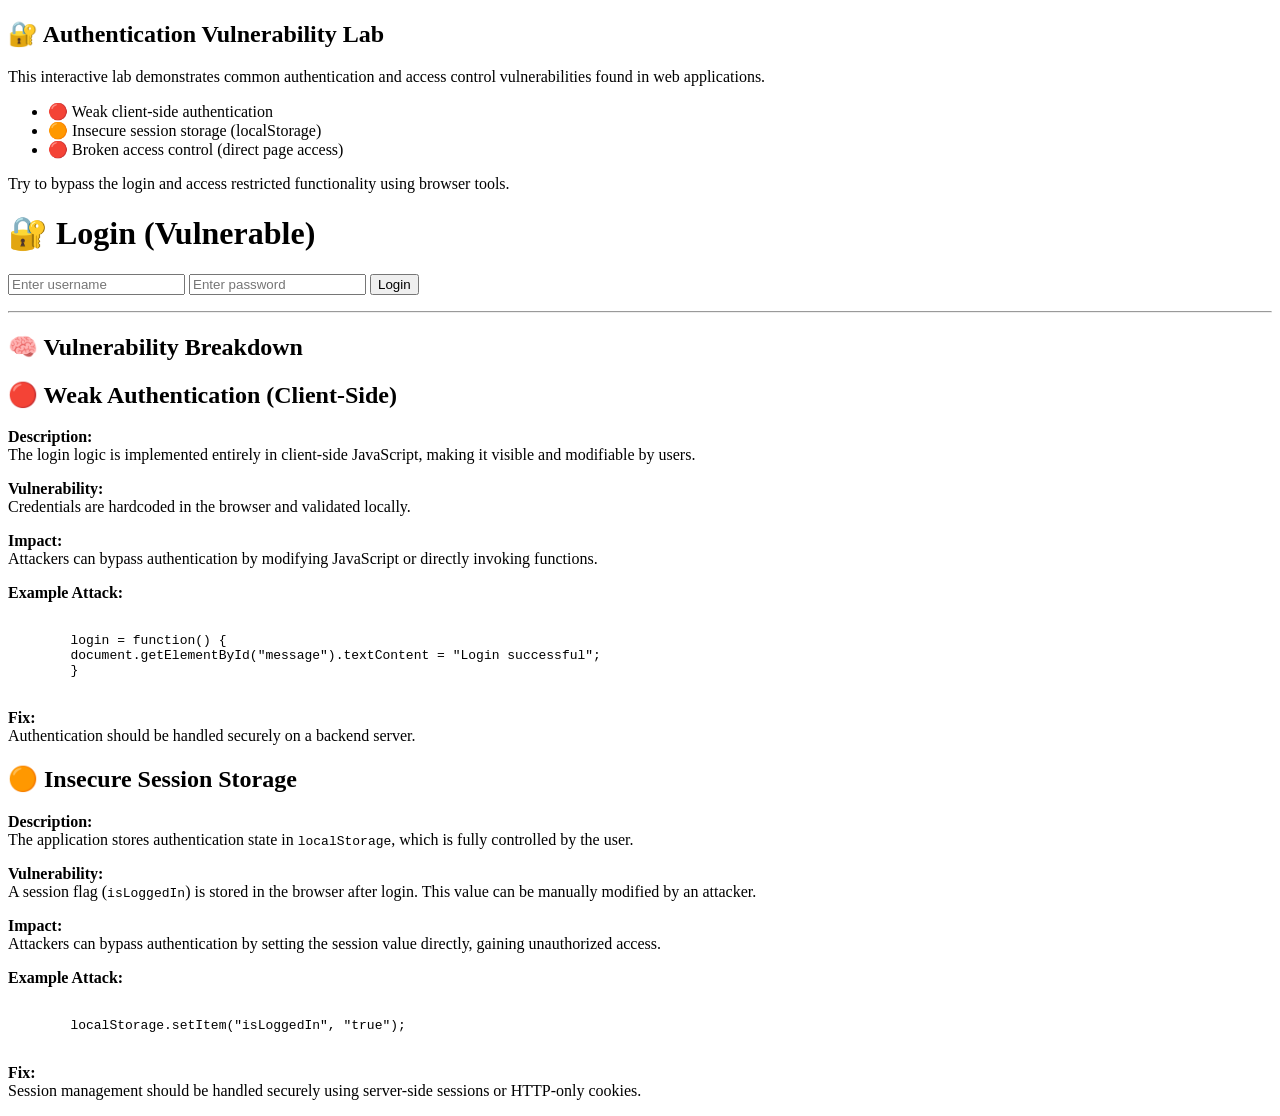
==== projects/auth-lab/index.html @ 325783ef "p4" ====
<!DOCTYPE html>
<html lang="en">
<head>
    <meta charset="UTF-8">
    <title>Auth Lab - Login</title>
</head>
<body>

    <section class="lab-intro">

        <h1>🔐 Authentication Vulnerability Lab</h1>

        <p>
            This interactive lab demonstrates common authentication and access control
            vulnerabilities found in web applications.
        </p>

        <ul>
            <li>🔴 Weak client-side authentication</li>
            <li>🟠 Insecure session storage (localStorage)</li>
            <li>🔴 Broken access control (direct page access)</li>
        </ul>

        <p>
            Try to bypass the login and access restricted functionality using browser tools.
        </p>

    </section>

    <h1>🔐 Login (Vulnerable)</h1>

    <input type="text" id="username" placeholder="Enter username">
    <input type="password" id="password" placeholder="Enter password">

    <button onclick="login()">Login</button>

    <p id="message"></p>

    <hr>
    <h2>🧠 Vulnerability Breakdown</h2>

   <section class="lab-section">

        <h2>🔴 Weak Authentication (Client-Side)</h2>

        <p><strong>Description:</strong><br>
        The login logic is implemented entirely in client-side JavaScript,
        making it visible and modifiable by users.
        </p>

        <p><strong>Vulnerability:</strong><br>
        Credentials are hardcoded in the browser and validated locally.
        </p>

        <p><strong>Impact:</strong><br>
        Attackers can bypass authentication by modifying JavaScript
        or directly invoking functions.
        </p>

        <p><strong>Example Attack:</strong></p>
        <pre><code>
        login = function() {
        document.getElementById("message").textContent = "Login successful";
        }
        </code></pre>

        <p><strong>Fix:</strong><br>
        Authentication should be handled securely on a backend server.
        </p>

    </section>

    <section class="lab-section">

        <h2>🟠 Insecure Session Storage</h2>

        <p><strong>Description:</strong><br>
        The application stores authentication state in <code>localStorage</code>,
        which is fully controlled by the user.
        </p>

        <p><strong>Vulnerability:</strong><br>
        A session flag (<code>isLoggedIn</code>) is stored in the browser after login.
        This value can be manually modified by an attacker.
        </p>

        <p><strong>Impact:</strong><br>
        Attackers can bypass authentication by setting the session value directly,
        gaining unauthorized access.
        </p>

        <p><strong>Example Attack:</strong></p>
        <pre><code>
        localStorage.setItem("isLoggedIn", "true");
        </code></pre>

        <p><strong>Fix:</strong><br>
        Session management should be handled securely using server-side sessions
        or HTTP-only cookies.
        </p>

    </section>

    <script src="js/script.js"></script>
</body>
</html>
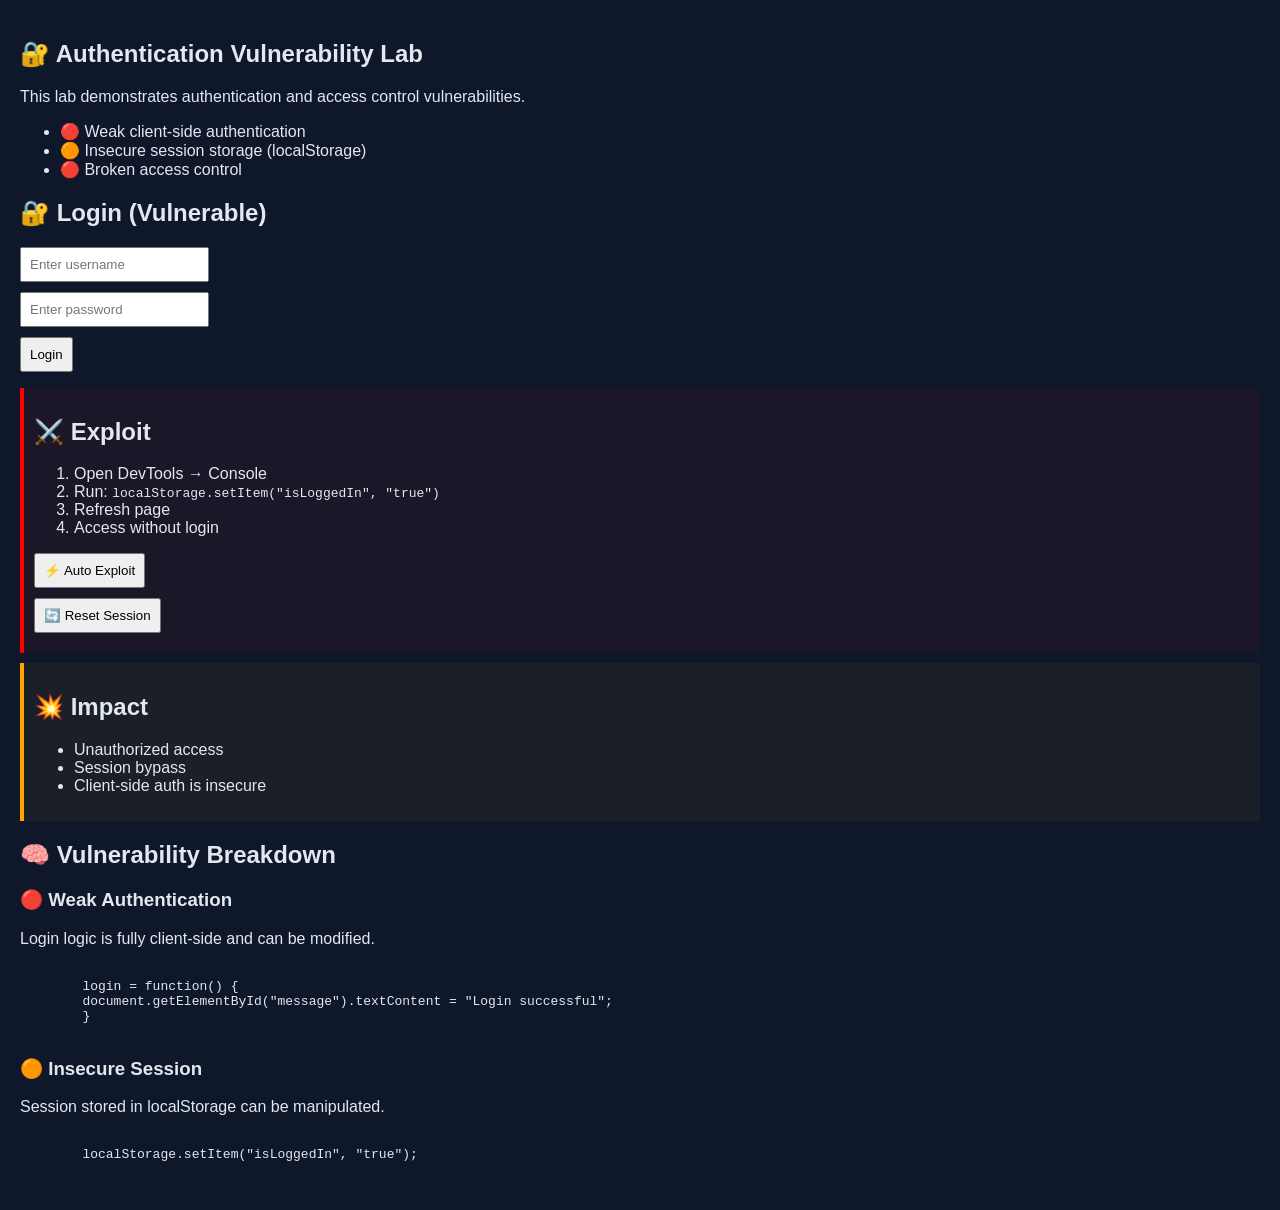
==== commit fbf2a46b: "Mistake" ====
--- a/projects/auth-lab/index.html
+++ b/projects/auth-lab/index.html
@@ -3,104 +3,95 @@
 <head>
     <meta charset="UTF-8">
     <title>Auth Lab - Login</title>
+    <link rel="stylesheet" href="css/style.css">
 </head>
 <body>
 
+    <!-- INTRO -->
     <section class="lab-intro">
-
         <h1>🔐 Authentication Vulnerability Lab</h1>
 
         <p>
-            This interactive lab demonstrates common authentication and access control
-            vulnerabilities found in web applications.
+            This lab demonstrates authentication and access control vulnerabilities.
         </p>
 
         <ul>
             <li>🔴 Weak client-side authentication</li>
             <li>🟠 Insecure session storage (localStorage)</li>
-            <li>🔴 Broken access control (direct page access)</li>
+            <li>🔴 Broken access control</li>
         </ul>
+    </section>
 
-        <p>
-            Try to bypass the login and access restricted functionality using browser tools.
-        </p>
+    <!-- LOGIN SECTION -->
+    <section class="lab-section">
+
+        <h2>🔐 Login (Vulnerable)</h2>
+
+        <input type="text" id="username" placeholder="Enter username">
+        <input type="password" id="password" placeholder="Enter password">
+
+        <button onclick="login()">Login</button>
+
+        <p id="message"></p>
 
     </section>
 
-    <h1>🔐 Login (Vulnerable)</h1>
+    <!-- EXPLOIT SECTION -->
+    <section class="lab-section exploit-box">
 
-    <input type="text" id="username" placeholder="Enter username">
-    <input type="password" id="password" placeholder="Enter password">
+        <h2>⚔️ Exploit</h2>
 
-    <button onclick="login()">Login</button>
+        <ol>
+            <li>Open DevTools → Console</li>
+            <li>Run:
+                <code>localStorage.setItem("isLoggedIn", "true")</code>
+            </li>
+            <li>Refresh page</li>
+            <li>Access without login</li>
+        </ol>
 
-    <p id="message"></p>
+        <button id="autoExploitBtn">⚡ Auto Exploit</button>
+        <button id="resetExploitBtn">🔄 Reset Session</button>
 
-    <hr>
-    <h2>🧠 Vulnerability Breakdown</h2>
+    </section>
 
-   <section class="lab-section">
+    <!-- IMPACT -->
+    <section class="lab-section exploit-impact">
 
-        <h2>🔴 Weak Authentication (Client-Side)</h2>
+        <h2>💥 Impact</h2>
 
-        <p><strong>Description:</strong><br>
-        The login logic is implemented entirely in client-side JavaScript,
-        making it visible and modifiable by users.
-        </p>
+        <ul>
+            <li>Unauthorized access</li>
+            <li>Session bypass</li>
+            <li>Client-side auth is insecure</li>
+        </ul>
 
-        <p><strong>Vulnerability:</strong><br>
-        Credentials are hardcoded in the browser and validated locally.
-        </p>
+    </section>
 
-        <p><strong>Impact:</strong><br>
-        Attackers can bypass authentication by modifying JavaScript
-        or directly invoking functions.
-        </p>
+    <!-- BREAKDOWN -->
+    <section class="lab-section">
 
-        <p><strong>Example Attack:</strong></p>
+        <h2>🧠 Vulnerability Breakdown</h2>
+
+        <h3>🔴 Weak Authentication</h3>
+        <p>Login logic is fully client-side and can be modified.</p>
+
         <pre><code>
         login = function() {
         document.getElementById("message").textContent = "Login successful";
         }
         </code></pre>
 
-        <p><strong>Fix:</strong><br>
-        Authentication should be handled securely on a backend server.
-        </p>
+        <h3>🟠 Insecure Session</h3>
+        <p>Session stored in localStorage can be manipulated.</p>
 
-    </section>
-
-    <section class="lab-section">
-
-        <h2>🟠 Insecure Session Storage</h2>
-
-        <p><strong>Description:</strong><br>
-        The application stores authentication state in <code>localStorage</code>,
-        which is fully controlled by the user.
-        </p>
-
-        <p><strong>Vulnerability:</strong><br>
-        A session flag (<code>isLoggedIn</code>) is stored in the browser after login.
-        This value can be manually modified by an attacker.
-        </p>
-
-        <p><strong>Impact:</strong><br>
-        Attackers can bypass authentication by setting the session value directly,
-        gaining unauthorized access.
-        </p>
-
-        <p><strong>Example Attack:</strong></p>
         <pre><code>
         localStorage.setItem("isLoggedIn", "true");
         </code></pre>
 
-        <p><strong>Fix:</strong><br>
-        Session management should be handled securely using server-side sessions
-        or HTTP-only cookies.
-        </p>
-
     </section>
 
     <script src="js/script.js"></script>
+
 </body>
 </html>
--- a/projects/auth-lab/css/style.css
+++ b/projects/auth-lab/css/style.css
@@ -0,0 +1,28 @@
+body {
+    font-family: Arial, sans-serif;
+    padding: 20px;
+    margin: 0;
+    background-color: #0f172a;
+    color: #e2e8f0;
+    overflow-x: hidden;
+}
+
+input, button {
+    display: block;
+    margin: 10px 0;
+    padding: 8px;
+}
+
+.exploit-box {
+    border-left: 4px solid red;
+    padding: 10px;
+    margin-top: 15px;
+    background: rgba(255, 0, 0, 0.05);
+}
+
+.exploit-impact {
+    border-left: 4px solid orange;
+    padding: 10px;
+    margin-top: 10px;
+    background: rgba(255, 165, 0, 0.05);
+}
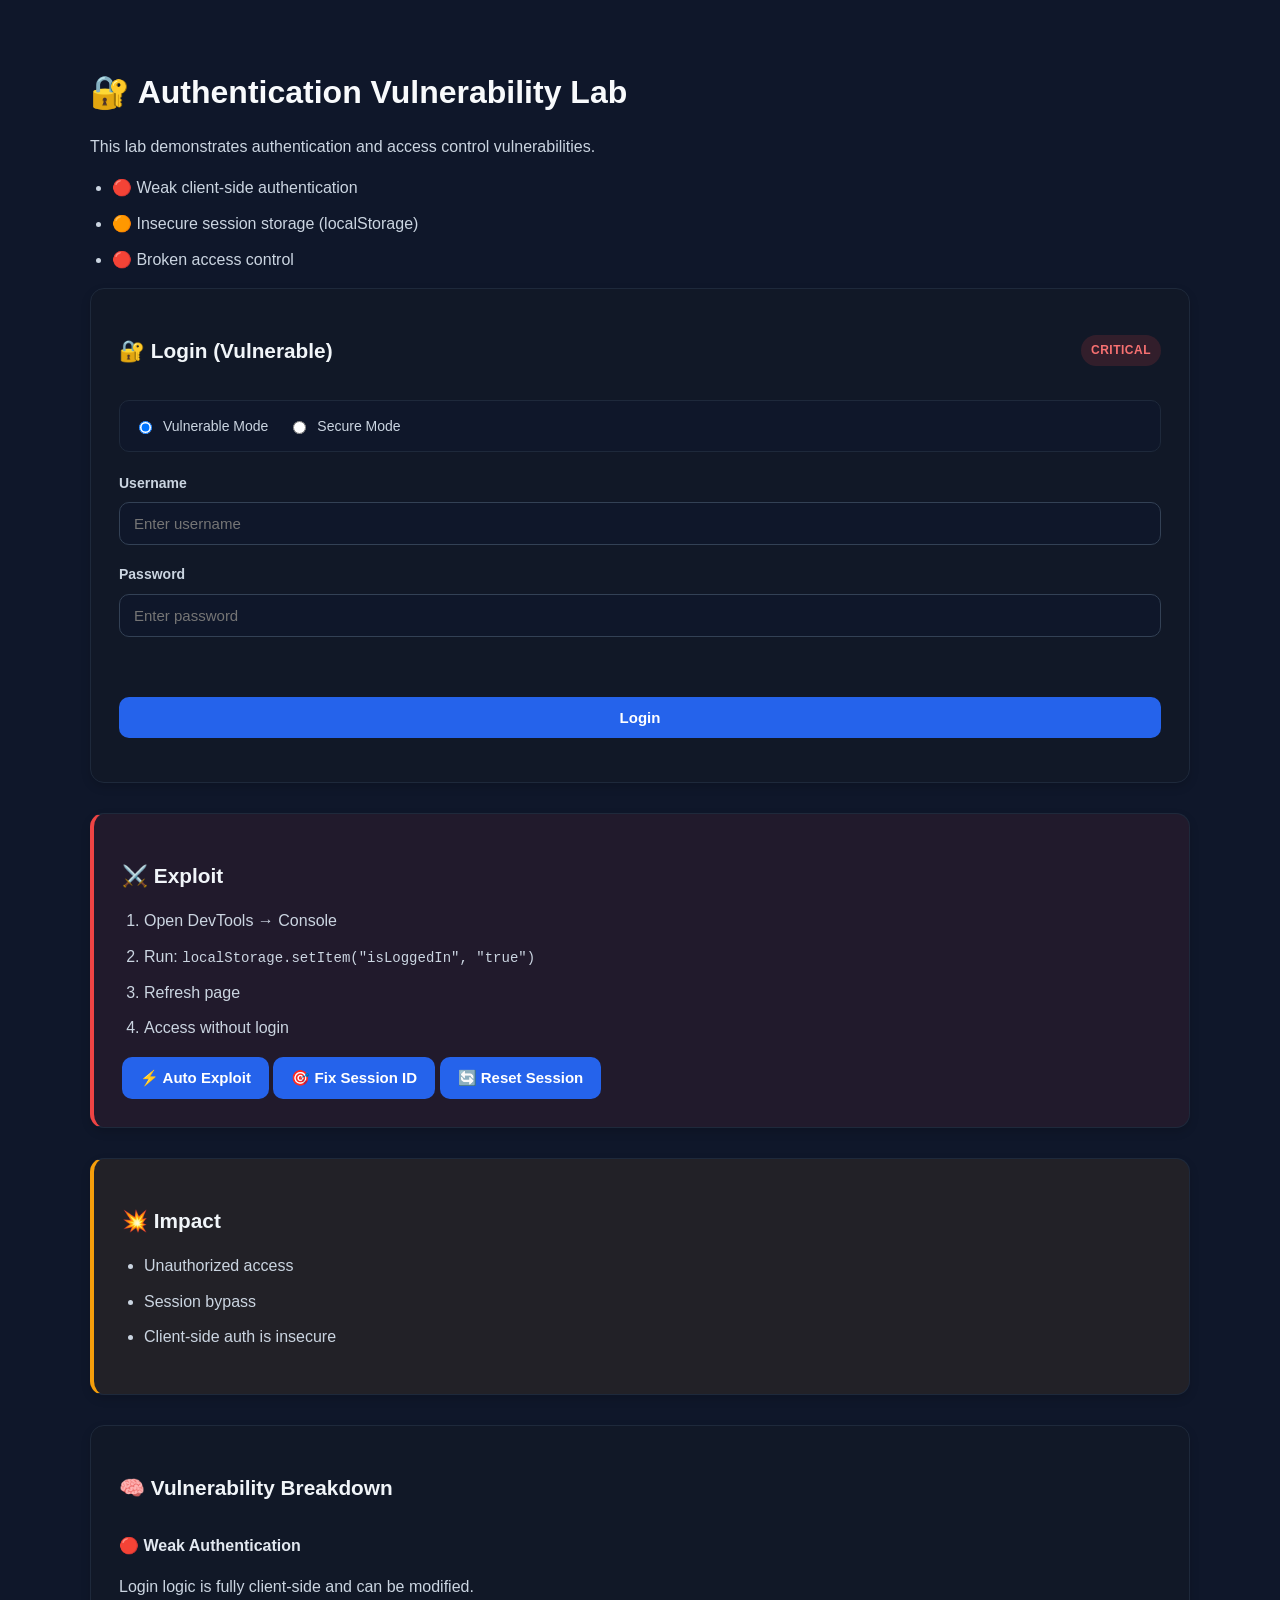
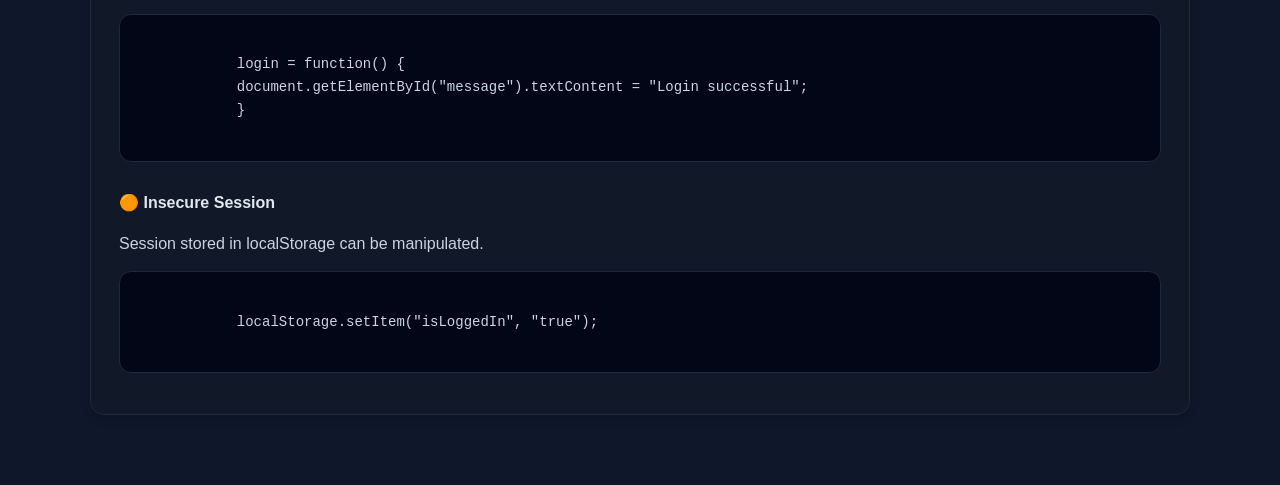
==== commit 9e2eee18: "auth-lab" ====
--- a/projects/auth-lab/index.html
+++ b/projects/auth-lab/index.html
@@ -6,92 +6,154 @@
     <link rel="stylesheet" href="css/style.css">
 </head>
 <body>
+    <div class="page-container">
 
-    <!-- INTRO -->
-    <section class="lab-intro">
-        <h1>🔐 Authentication Vulnerability Lab</h1>
+        <!-- INTRO -->
+        <section class="lab-intro">
+            <h1>🔐 Authentication Vulnerability Lab</h1>
 
-        <p>
-            This lab demonstrates authentication and access control vulnerabilities.
-        </p>
+            <p>
+                This lab demonstrates authentication and access control vulnerabilities.
+            </p>
 
-        <ul>
-            <li>🔴 Weak client-side authentication</li>
-            <li>🟠 Insecure session storage (localStorage)</li>
-            <li>🔴 Broken access control</li>
-        </ul>
-    </section>
+            <ul>
+                <li>🔴 Weak client-side authentication</li>
+                <li>🟠 Insecure session storage (localStorage)</li>
+                <li>🔴 Broken access control</li>
+            </ul>
+        </section>
 
-    <!-- LOGIN SECTION -->
-    <section class="lab-section">
+        <!--Login-->
+        <section class="lab-section auth-card">
 
-        <h2>🔐 Login (Vulnerable)</h2>
+            <div class="section-header">
+                <h2>🔐 Login (Vulnerable)</h2>
 
-        <input type="text" id="username" placeholder="Enter username">
-        <input type="password" id="password" placeholder="Enter password">
+                <span class="severity-badge critical">
+                    Critical
+                </span>
+            </div>
 
-        <button onclick="login()">Login</button>
+            <div class="security-mode-selector">
 
-        <p id="message"></p>
+                <label>
+                    <input
+                        type="radio"
+                        name="sessionMode"
+                        value="vulnerable"
+                        checked
+                    >
+                    Vulnerable Mode
+                </label>
 
-    </section>
+                <label>
+                    <input
+                        type="radio"
+                        name="sessionMode"
+                        value="secure"
+                    >
+                    Secure Mode
+                </label>
 
-    <!-- EXPLOIT SECTION -->
-    <section class="lab-section exploit-box">
+            </div>
 
-        <h2>⚔️ Exploit</h2>
+            <form id="loginForm" class="auth-form">
 
-        <ol>
-            <li>Open DevTools → Console</li>
-            <li>Run:
-                <code>localStorage.setItem("isLoggedIn", "true")</code>
-            </li>
-            <li>Refresh page</li>
-            <li>Access without login</li>
-        </ol>
+                <div class="form-group">
+                    <label for="username">Username</label>
 
-        <button id="autoExploitBtn">⚡ Auto Exploit</button>
-        <button id="resetExploitBtn">🔄 Reset Session</button>
+                    <input
+                        type="text"
+                        id="username"
+                        name="username"
+                        placeholder="Enter username"
+                        autocomplete="off"
+                    >
+                </div>
 
-    </section>
+                <div class="form-group">
+                    <label for="password">Password</label>
 
-    <!-- IMPACT -->
-    <section class="lab-section exploit-impact">
+                    <input
+                        type="password"
+                        id="password"
+                        name="password"
+                        placeholder="Enter password"
+                    >
 
-        <h2>💥 Impact</h2>
+                    <div id="passwordStrength"></div>
 
-        <ul>
-            <li>Unauthorized access</li>
-            <li>Session bypass</li>
-            <li>Client-side auth is insecure</li>
-        </ul>
+                    <ul id="passwordFeedback"></ul>
+                </div>
 
-    </section>
+                <button type="submit">
+                    Login
+                </button>
 
-    <!-- BREAKDOWN -->
-    <section class="lab-section">
+            </form>
 
-        <h2>🧠 Vulnerability Breakdown</h2>
+            <p id="message" class="status-message"></p>
 
-        <h3>🔴 Weak Authentication</h3>
-        <p>Login logic is fully client-side and can be modified.</p>
+        </section>
+        
+        <!-- EXPLOIT SECTION -->
+        <section class="lab-section exploit-box">
 
-        <pre><code>
-        login = function() {
-        document.getElementById("message").textContent = "Login successful";
-        }
-        </code></pre>
+            <h2>⚔️ Exploit</h2>
 
-        <h3>🟠 Insecure Session</h3>
-        <p>Session stored in localStorage can be manipulated.</p>
+            <ol>
+                <li>Open DevTools → Console</li>
+                <li>Run:
+                    <code>localStorage.setItem("isLoggedIn", "true")</code>
+                </li>
+                <li>Refresh page</li>
+                <li>Access without login</li>
+            </ol>
 
-        <pre><code>
-        localStorage.setItem("isLoggedIn", "true");
-        </code></pre>
+            <button id="autoExploitBtn">⚡ Auto Exploit</button>
+            <button id="fixateSessionBtn">🎯 Fix Session ID</button>
+            <button id="resetExploitBtn">🔄 Reset Session</button>
 
-    </section>
+        </section>
 
-    <script src="js/script.js"></script>
+        <!-- IMPACT -->
+        <section class="lab-section exploit-impact">
 
+            <h2>💥 Impact</h2>
+
+            <ul>
+                <li>Unauthorized access</li>
+                <li>Session bypass</li>
+                <li>Client-side auth is insecure</li>
+            </ul>
+
+        </section>
+
+        <!-- BREAKDOWN -->
+        <section class="lab-section">
+
+            <h2>🧠 Vulnerability Breakdown</h2>
+
+            <h3>🔴 Weak Authentication</h3>
+            <p>Login logic is fully client-side and can be modified.</p>
+
+            <pre><code>
+            login = function() {
+            document.getElementById("message").textContent = "Login successful";
+            }
+            </code></pre>
+
+            <h3>🟠 Insecure Session</h3>
+            <p>Session stored in localStorage can be manipulated.</p>
+
+            <pre><code>
+            localStorage.setItem("isLoggedIn", "true");
+            </code></pre>
+
+        </section>
+
+        <script type="module" src="./js/auth/app.js"></script>
+
+    </div>
 </body>
 </html>
--- a/projects/auth-lab/css/style.css
+++ b/projects/auth-lab/css/style.css
@@ -1,28 +1,297 @@
 body {
     font-family: Arial, sans-serif;
-    padding: 20px;
     margin: 0;
+    padding: 40px 20px;
     background-color: #0f172a;
     color: #e2e8f0;
     overflow-x: hidden;
-}
-
-input, button {
-    display: block;
-    margin: 10px 0;
-    padding: 8px;
-}
-
+    line-height: 1.6;
+}
+
+/* ==========================
+   MAIN LAYOUT
+========================== */
+.page-container {
+    width: 100%;
+    max-width: 1100px;
+    margin: 0 auto;
+}
+
+/* ==========================
+   REUSABLE SECTION CARD
+========================== */
+.lab-section {
+    background: #111827;
+    border: 1px solid #1e293b;
+    border-radius: 14px;
+    padding: 28px;
+    margin-bottom: 30px;
+    box-shadow: 0 4px 10px rgba(0, 0, 0, 0.15);
+}
+
+/* ==========================
+   EXPLOIT PANELS
+========================== */
 .exploit-box {
-    border-left: 4px solid red;
-    padding: 10px;
-    margin-top: 15px;
-    background: rgba(255, 0, 0, 0.05);
+    border-left: 4px solid #ef4444;
+    background: rgba(239, 68, 68, 0.08);
 }
 
 .exploit-impact {
-    border-left: 4px solid orange;
-    padding: 10px;
+    border-left: 4px solid #f59e0b;
+    background: rgba(245, 158, 11, 0.08);
+}
+
+/* ==========================
+   AUTH FORM
+========================== */
+.auth-form {
+    display: flex;
+    flex-direction: column;
+    gap: 18px;
+    margin-top: 20px;
+}
+
+/* ==========================
+   FORM GROUP
+========================== */
+.form-group {
+    display: flex;
+    flex-direction: column;
+    gap: 8px;
+}
+
+.form-group label {
+    font-size: 14px;
+    font-weight: 600;
+    color: #cbd5e1;
+}
+
+/* ==========================
+   INPUTS
+========================== */
+.auth-form input {
+    width: 100%;
+    padding: 12px 14px;
+    border-radius: 10px;
+    border: 1px solid #334155;
+    background: #0f172a;
+    color: #e2e8f0;
+    font-size: 15px;
+    box-sizing: border-box;
+}
+
+.auth-form input:focus {
+    outline: none;
+    border-color: #3b82f6;
+}
+
+/* ==========================
+   BUTTONS
+========================== */
+.auth-form button,
+button {
+    padding: 12px 18px;
+    border: none;
+    border-radius: 10px;
+    background: #2563eb;
+    color: white;
+    font-size: 15px;
+    font-weight: 600;
+    cursor: pointer;
+    transition: background 0.2s ease;
+}
+
+.auth-form button:hover,
+button:hover {
+    background: #1d4ed8;
+}
+
+/* ==========================
+   TYPOGRAPHY
+========================== */
+h1 {
+    font-size: 2rem;
+    margin-bottom: 12px;
+    color: #f8fafc;
+}
+
+h2 {
+    font-size: 1.3rem;
+    margin-bottom: 16px;
+    color: #f1f5f9;
+}
+
+h3 {
+    font-size: 1rem;
+    margin-bottom: 10px;
+    color: #e2e8f0;
+}
+
+p {
+    color: #cbd5e1;
+}
+
+/* ==========================
+   LIST STYLING
+========================== */
+ul,
+ol {
+    padding-left: 22px;
+    margin-top: 12px;
+}
+
+li {
+    margin-bottom: 10px;
+    color: #cbd5e1;
+}
+
+/* ==========================
+   CONTENT SPACING
+========================== */
+.lab-section p {
+    margin-bottom: 14px;
+}
+
+.lab-section h3 {
+    margin-top: 28px;
+}
+
+/* ==========================
+   SECTION HEADER
+========================== */
+.section-header {
+    display: flex;
+    align-items: center;
+    justify-content: space-between;
+    gap: 12px;
+    margin-bottom: 16px;
+}
+
+/* ==========================
+   SECURITY MODE SELECTOR
+========================== */
+.security-mode-selector {
+    display: flex;
+    gap: 20px;
+    margin-bottom: 20px;
+    padding: 14px;
+    border-radius: 10px;
+    background: #0f172a;
+    border: 1px solid #1e293b;
+}
+
+.security-mode-selector label {
+    display: flex;
+    align-items: center;
+    gap: 8px;
+    font-size: 14px;
+    color: #cbd5e1;
+}
+
+/* ==========================
+   SEVERITY BADGES
+========================== */
+.severity-badge {
+    display: inline-flex;
+    align-items: center;
+    padding: 6px 10px;
+    border-radius: 999px;
+    font-size: 12px;
+    font-weight: 700;
+    text-transform: uppercase;
+    letter-spacing: 0.5px;
+}
+
+.severity-badge.critical {
+    background: rgba(239, 68, 68, 0.15);
+    color: #f87171;
+}
+
+.severity-badge.high {
+    background: rgba(245, 158, 11, 0.15);
+    color: #fbbf24;
+}
+
+.severity-badge.medium {
+    background: rgba(59, 130, 246, 0.15);
+    color: #60a5fa;
+}
+
+.severity-badge.low {
+    background: rgba(34, 197, 94, 0.15);
+    color: #4ade80;
+}
+
+/* ==========================
+   STATUS MESSAGE
+========================== */
+.status-message {
+    margin-top: 16px;
+    font-weight: 600;
+}
+
+/* ==========================
+   CODE BLOCKS
+========================== */
+pre {
+    background: #020617;
+    border: 1px solid #1e293b;
+    border-radius: 12px;
+    padding: 16px;
+    overflow-x: auto;
+    margin-top: 14px;
+}
+
+code {
+    font-family: monospace;
+    color: #cbd5e1;
+    font-size: 14px;
+}
+
+/* ==========================
+   ALERTS
+========================== */
+.alert-warning {
+    background: rgba(239, 68, 68, 0.08);
+    border: 1px solid rgba(239, 68, 68, 0.25);
+    color: #fca5a5;
+    padding: 14px 16px;
+    border-radius: 10px;
+    margin: 18px 0;
+    font-weight: 600;
+}
+
+/* ==========================
+   PASSWORD STRENGTH
+========================== */
+.password-strength {
     margin-top: 10px;
-    background: rgba(255, 165, 0, 0.05);
+    font-weight: 700;
+    font-size: 14px;
+}
+
+.password-strength.weak {
+    color: #ef4444;
+}
+
+.password-strength.medium {
+    color: #f59e0b;
+}
+
+.password-strength.strong {
+    color: #22c55e;
+}
+
+/* ==========================
+   PASSWORD FEEDBACK
+========================== */
+#passwordFeedback {
+    margin-top: 10px;
+    padding-left: 18px;
+}
+
+#passwordFeedback li {
+    font-size: 14px;
+    color: #94a3b8;
 }
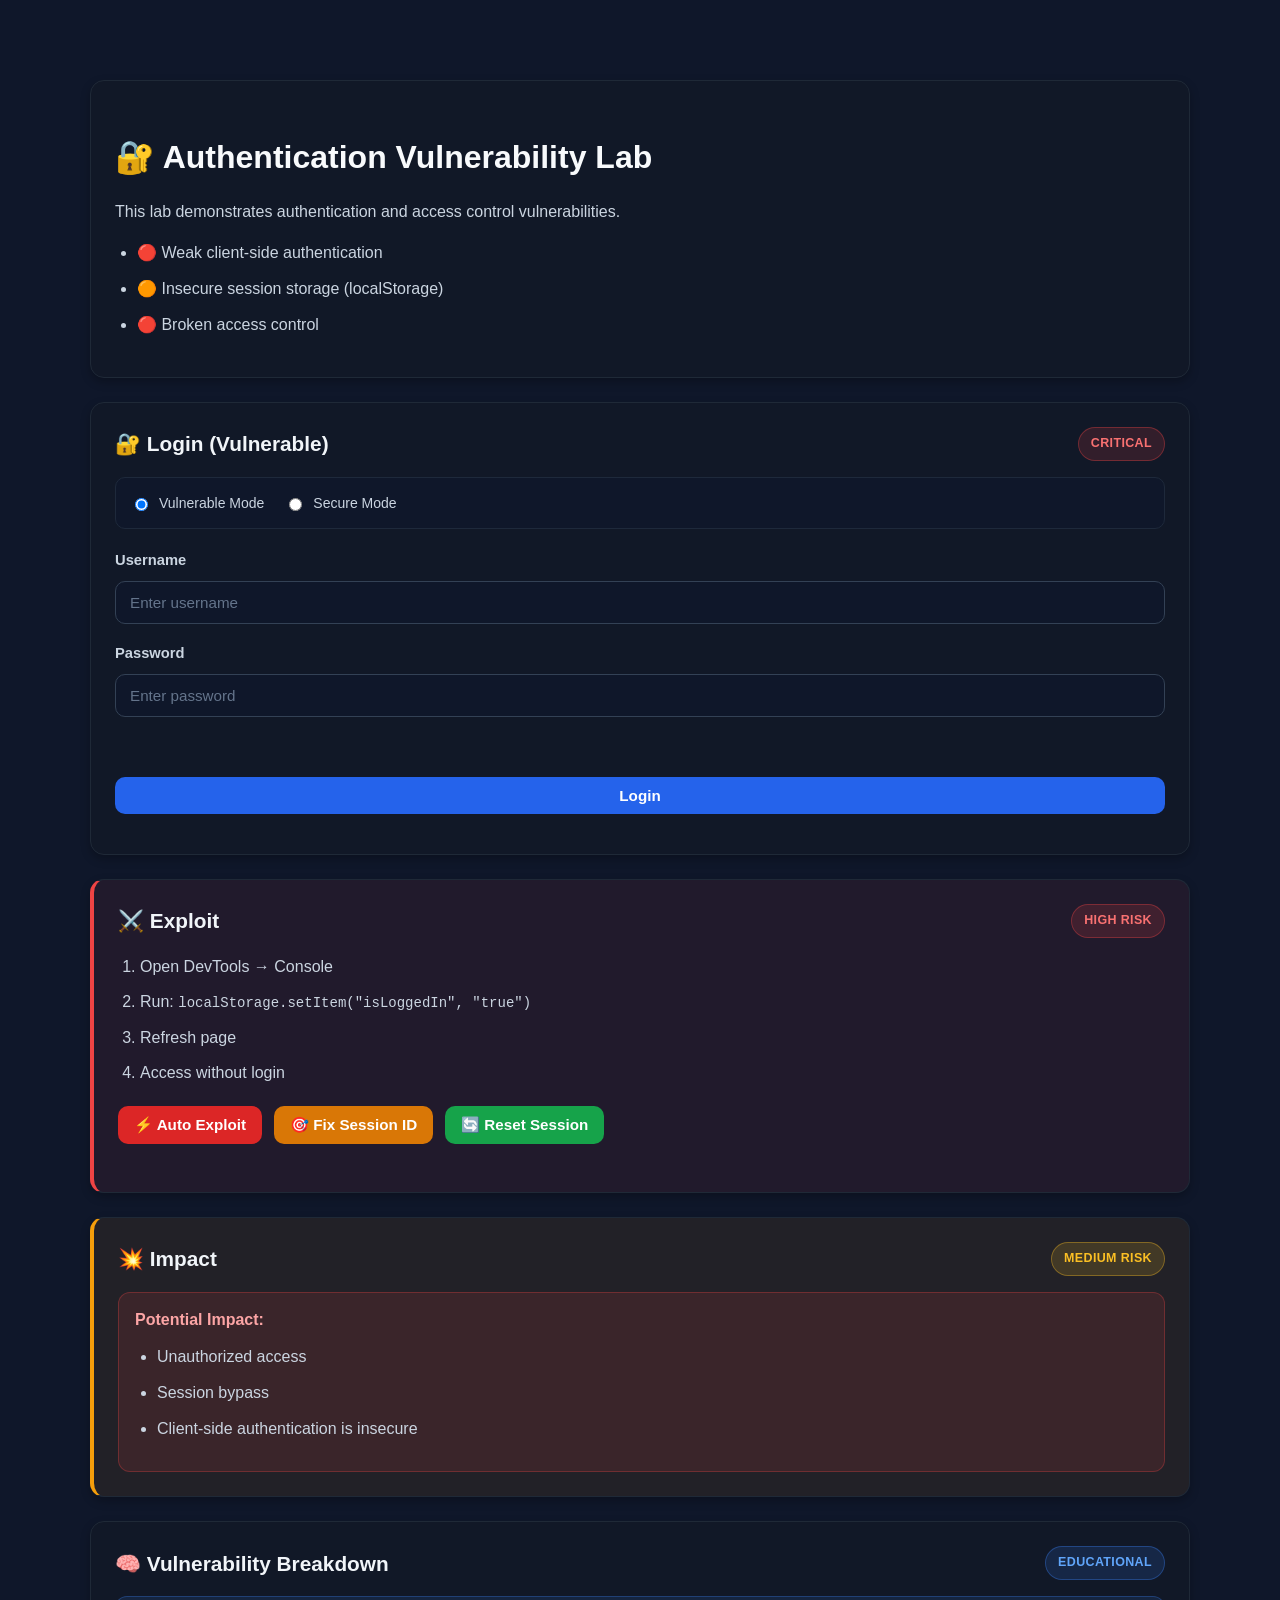
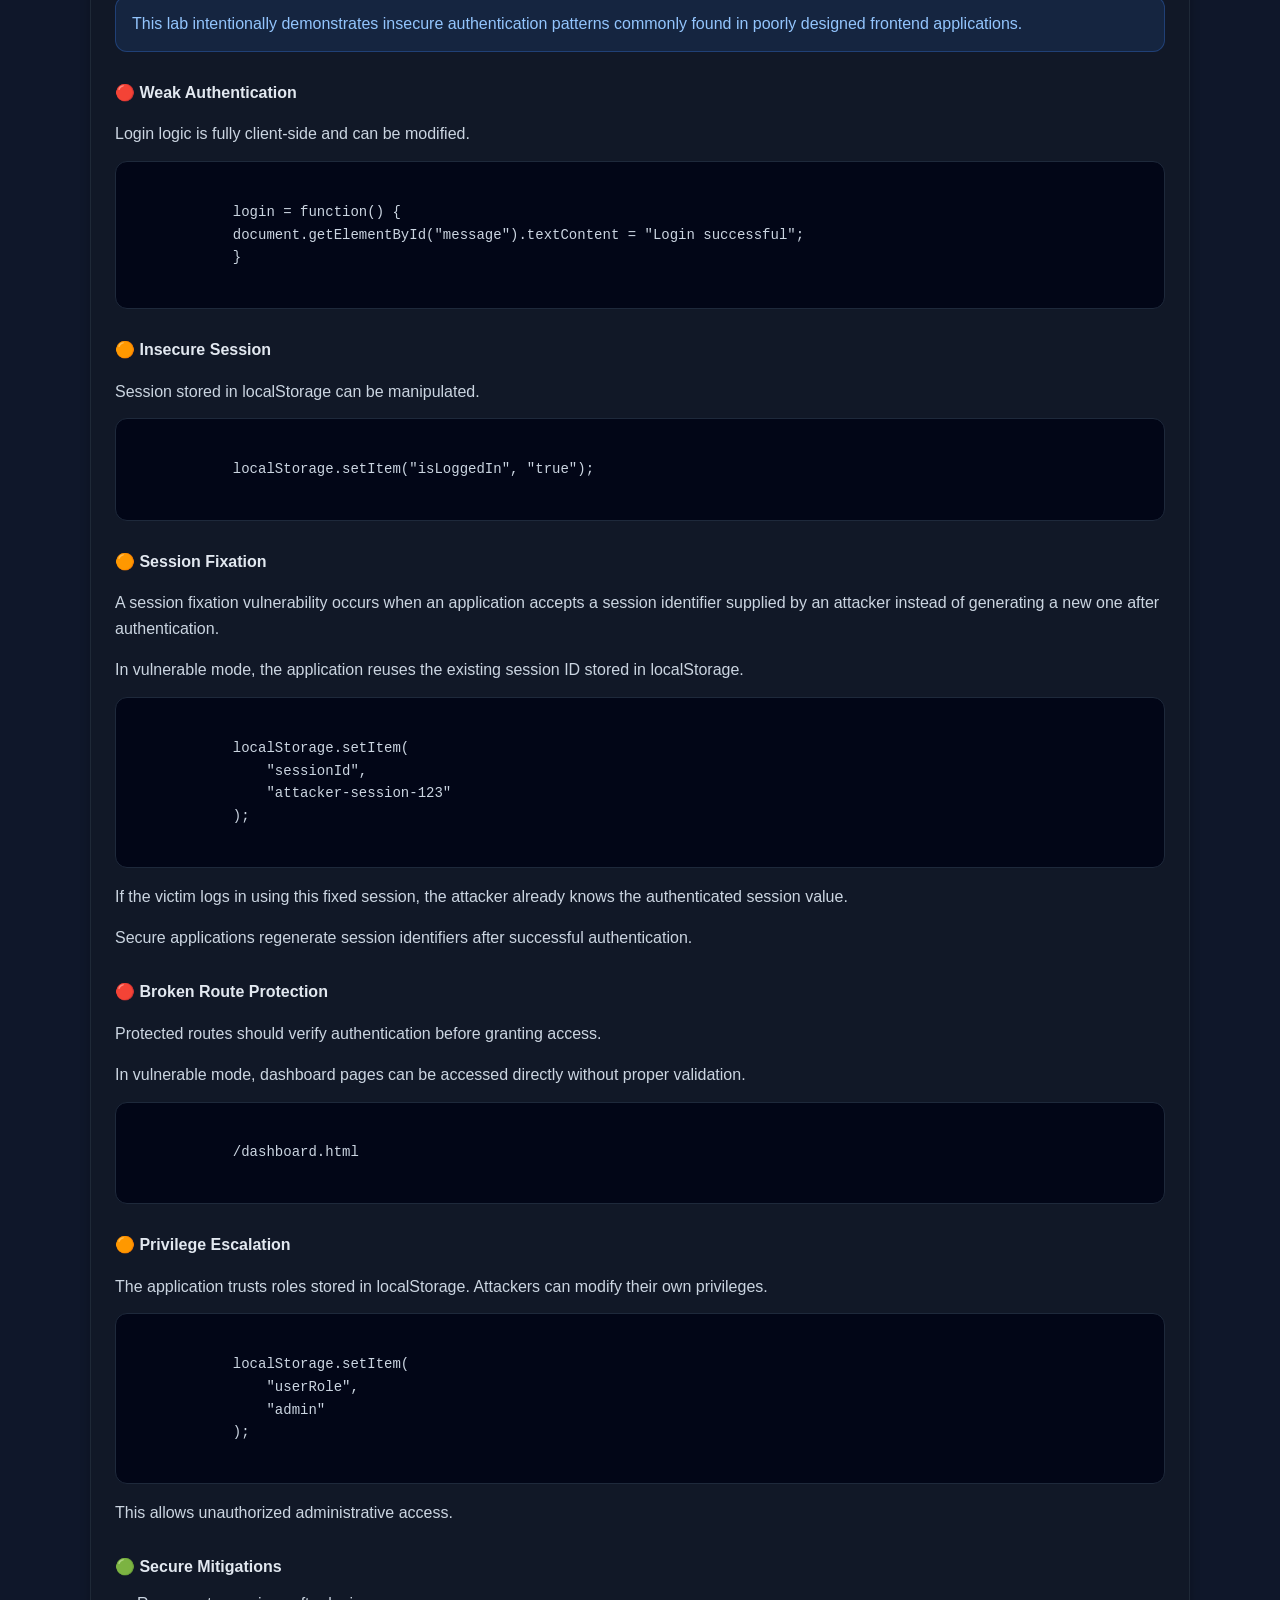
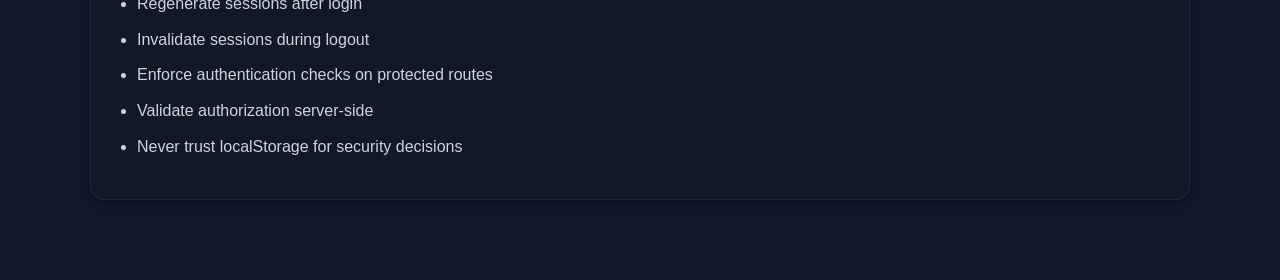
==== commit 4494c964: "polish" ====
--- a/projects/auth-lab/index.html
+++ b/projects/auth-lab/index.html
@@ -9,7 +9,7 @@
     <div class="page-container">
 
         <!-- INTRO -->
-        <section class="lab-intro">
+        <section class="lab-intro security-card ">
             <h1>🔐 Authentication Vulnerability Lab</h1>
 
             <p>
@@ -24,7 +24,7 @@
         </section>
 
         <!--Login-->
-        <section class="lab-section auth-card">
+        <section class="lab-section security-card auth-card">
 
             <div class="section-header">
                 <h2>🔐 Login (Vulnerable)</h2>
@@ -86,20 +86,29 @@
                     <ul id="passwordFeedback"></ul>
                 </div>
 
-                <button type="submit">
+                <button type="submit" class="btn btn-primary">
                     Login
                 </button>
 
             </form>
 
             <p id="message" class="status-message"></p>
+            <p id="lockoutMessage" class="lockout-message"></p>
 
         </section>
         
         <!-- EXPLOIT SECTION -->
-        <section class="lab-section exploit-box">
-
-            <h2>⚔️ Exploit</h2>
+        <section class="lab-section security-card exploit-box">
+
+            <div class="section-header">
+
+                <h2>⚔️ Exploit</h2>
+
+                <span class="severity-badge high">
+                    High Risk
+                </span>
+
+            </div>
 
             <ol>
                 <li>Open DevTools → Console</li>
@@ -110,29 +119,58 @@
                 <li>Access without login</li>
             </ol>
 
-            <button id="autoExploitBtn">⚡ Auto Exploit</button>
-            <button id="fixateSessionBtn">🎯 Fix Session ID</button>
-            <button id="resetExploitBtn">🔄 Reset Session</button>
+            <div class="action-row">
+                <button id="autoExploitBtn" class="btn btn-danger">⚡ Auto Exploit</button>
+                <button id="fixateSessionBtn" class="btn btn-warning">🎯 Fix Session ID</button>
+                <button id="resetExploitBtn" class="btn btn-success">🔄 Reset Session</button>
+            </div>
 
         </section>
 
         <!-- IMPACT -->
-        <section class="lab-section exploit-impact">
-
-            <h2>💥 Impact</h2>
-
-            <ul>
-                <li>Unauthorized access</li>
-                <li>Session bypass</li>
-                <li>Client-side auth is insecure</li>
-            </ul>
-
+        <section class="lab-section security-card exploit-impact">
+
+            <div class="section-header">
+
+                <h2>💥 Impact</h2>
+
+                <span class="severity-badge medium">
+                    Medium Risk
+                </span>
+
+            </div>
+            <div class="alert alert-danger">
+
+                <strong>Potential Impact:</strong>
+
+                <ul>
+                    <li>Unauthorized access</li>
+                    <li>Session bypass</li>
+                    <li>Client-side authentication is insecure</li>
+                </ul>
+
+            </div>
         </section>
 
         <!-- BREAKDOWN -->
-        <section class="lab-section">
-
-            <h2>🧠 Vulnerability Breakdown</h2>
+        <section class="lab-section security-card">
+
+            <div class="section-header">
+
+                <h2>🧠 Vulnerability Breakdown</h2>
+
+                <span class="severity-badge info">
+                    Educational
+                </span>
+
+            </div>
+
+            <div class="alert alert-info">
+
+                This lab intentionally demonstrates insecure authentication patterns
+                commonly found in poorly designed frontend applications.
+
+            </div>
 
             <h3>🔴 Weak Authentication</h3>
             <p>Login logic is fully client-side and can be modified.</p>
@@ -150,6 +188,83 @@
             localStorage.setItem("isLoggedIn", "true");
             </code></pre>
 
+            <h3>🟠 Session Fixation</h3>
+            <p>
+            A session fixation vulnerability occurs when an application
+            accepts a session identifier supplied by an attacker instead
+            of generating a new one after authentication.
+            </p>
+
+            <p>
+            In vulnerable mode, the application reuses the existing
+            session ID stored in localStorage.
+            </p>
+
+            <pre><code>
+            localStorage.setItem(
+                "sessionId",
+                "attacker-session-123"
+            );
+            </code></pre>
+
+            <p>
+            If the victim logs in using this fixed session,
+            the attacker already knows the authenticated session value.
+            </p>
+
+            <p>
+            Secure applications regenerate session identifiers
+            after successful authentication.
+            </p>            
+
+            <h3>🔴 Broken Route Protection</h3>
+
+            <p>
+            Protected routes should verify authentication
+            before granting access.
+            </p>
+
+            <p>
+            In vulnerable mode, dashboard pages can be
+            accessed directly without proper validation.
+            </p>
+
+            <pre><code>
+            /dashboard.html
+            </code></pre>
+
+            <h3>🟠 Privilege Escalation</h3>
+
+            <p>
+            The application trusts roles stored in localStorage.
+            Attackers can modify their own privileges.
+            </p>
+
+            <pre><code>
+            localStorage.setItem(
+                "userRole",
+                "admin"
+            );
+            </code></pre>
+
+            <p>
+            This allows unauthorized administrative access.
+            </p>
+
+            <h3>🟢 Secure Mitigations</h3>
+
+            <ul>
+                <li>Regenerate sessions after login</li>
+
+                <li>Invalidate sessions during logout</li>
+
+                <li>Enforce authentication checks on protected routes</li>
+
+                <li>Validate authorization server-side</li>
+
+                <li>Never trust localStorage for security decisions</li>
+            </ul>
+
         </section>
 
         <script type="module" src="./js/auth/app.js"></script>
--- a/projects/auth-lab/css/style.css
+++ b/projects/auth-lab/css/style.css
@@ -1,3 +1,6 @@
+/* =========================================================
+   GLOBAL LAYOUT
+========================================================= */
 body {
     font-family: Arial, sans-serif;
     margin: 0;
@@ -8,43 +11,133 @@
     line-height: 1.6;
 }
 
-/* ==========================
-   MAIN LAYOUT
-========================== */
+/* =========================================================
+   PAGE CONTAINER
+========================================================= */
 .page-container {
-    width: 100%;
-    max-width: 1100px;
-    margin: 0 auto;
-}
-
-/* ==========================
-   REUSABLE SECTION CARD
-========================== */
+    width: min(1100px, 92%);
+    margin: 40px auto;
+}
+
+/* =========================================================
+   SECTION SPACING
+========================================================= */
 .lab-section {
+    margin-bottom: 24px;
+}
+
+/* =========================================================
+   REUSABLE CARD SYSTEM
+========================================================= */
+
+.security-card {
     background: #111827;
-    border: 1px solid #1e293b;
+    border: 1px solid #1f2937;
     border-radius: 14px;
-    padding: 28px;
-    margin-bottom: 30px;
-    box-shadow: 0 4px 10px rgba(0, 0, 0, 0.15);
-}
-
-/* ==========================
+    padding: 24px;
+    margin-bottom: 24px;
+    box-shadow:
+        0 4px 10px rgba(0, 0, 0, 0.25);
+    transition:
+        transform 0.2s ease,
+        border-color 0.2s ease,
+        box-shadow 0.2s ease;
+}
+
+.security-card:hover {
+    transform: translateY(-2px);
+    border-color: #374151;
+    box-shadow:
+        0 10px 25px rgba(0, 0, 0, 0.35);
+}
+
+/* =========================================================
    EXPLOIT PANELS
-========================== */
+========================================================= */
+
 .exploit-box {
     border-left: 4px solid #ef4444;
-    background: rgba(239, 68, 68, 0.08);
+    background:
+        rgba(239, 68, 68, 0.08);
 }
 
 .exploit-impact {
     border-left: 4px solid #f59e0b;
-    background: rgba(245, 158, 11, 0.08);
-}
-
-/* ==========================
-   AUTH FORM
-========================== */
+    background:
+        rgba(245, 158, 11, 0.08);
+}
+
+/* =========================================================
+   TYPOGRAPHY
+========================================================= */
+
+h1 {
+    font-size: 2rem;
+    margin-bottom: 12px;
+    color: #f8fafc;
+}
+
+h2 {
+    font-size: 1.3rem;
+    margin-bottom: 16px;
+    color: #f1f5f9;
+}
+
+h3 {
+    font-size: 1rem;
+    margin-bottom: 10px;
+    color: #e2e8f0;
+}
+
+p {
+    color: #cbd5e1;
+}
+
+/* =========================================================
+   CONTENT SPACING
+========================================================= */
+
+.lab-section p {
+    margin-bottom: 14px;
+}
+
+.lab-section h3 {
+    margin-top: 28px;
+}
+
+/* =========================================================
+   SECTION HEADER
+========================================================= */
+.section-header {
+    display: flex;
+    align-items: center;
+    justify-content: space-between;
+    gap: 12px;
+    margin-bottom: 16px;
+}
+
+.section-header h2 {
+    margin: 0;
+}
+
+/* =========================================================
+   LIST STYLING
+========================================================= */
+
+ul,
+ol {
+    padding-left: 22px;
+    margin-top: 12px;
+}
+
+li {
+    margin-bottom: 10px;
+    color: #cbd5e1;
+}
+
+/* =========================================================
+   FORM SYSTEM
+========================================================= */
 .auth-form {
     display: flex;
     flex-direction: column;
@@ -52,9 +145,9 @@
     margin-top: 20px;
 }
 
-/* ==========================
+/* =========================================================
    FORM GROUP
-========================== */
+========================================================= */
 .form-group {
     display: flex;
     flex-direction: column;
@@ -62,115 +155,102 @@
 }
 
 .form-group label {
-    font-size: 14px;
+    font-size: 0.92rem;
     font-weight: 600;
     color: #cbd5e1;
 }
 
-/* ==========================
+/* =========================================================
    INPUTS
-========================== */
-.auth-form input {
+========================================================= */
+.form-group input {
     width: 100%;
     padding: 12px 14px;
     border-radius: 10px;
     border: 1px solid #334155;
     background: #0f172a;
     color: #e2e8f0;
-    font-size: 15px;
+    font-size: 0.95rem;
     box-sizing: border-box;
-}
-
-.auth-form input:focus {
+    transition:
+        border-color 0.2s ease,
+        box-shadow 0.2s ease;
+}
+
+.form-group input:focus {
     outline: none;
     border-color: #3b82f6;
-}
-
-/* ==========================
-   BUTTONS
-========================== */
-.auth-form button,
-button {
-    padding: 12px 18px;
+    box-shadow:
+        0 0 0 3px rgba(59, 130, 246, 0.2);
+}
+
+.form-group input::placeholder {
+    color: #64748b;
+}
+
+/* =========================================================
+   BUTTON SYSTEM
+========================================================= */
+.btn {
+    display: inline-flex;
+    align-items: center;
+    justify-content: center;
+    gap: 8px;
+    padding: 10px 16px;
     border: none;
     border-radius: 10px;
+    cursor: pointer;
+    font-size: 0.95rem;
+    font-weight: 600;
+    transition:
+        transform 0.15s ease,
+        opacity 0.15s ease,
+        background 0.2s ease;
+    text-decoration: none;
+}
+
+.btn:hover {
+    transform: translateY(-1px);
+    opacity: 0.95;
+}
+
+/* Variants */
+.btn-primary {
     background: #2563eb;
     color: white;
-    font-size: 15px;
-    font-weight: 600;
-    cursor: pointer;
-    transition: background 0.2s ease;
-}
-
-.auth-form button:hover,
-button:hover {
-    background: #1d4ed8;
-}
-
-/* ==========================
-   TYPOGRAPHY
-========================== */
-h1 {
-    font-size: 2rem;
-    margin-bottom: 12px;
-    color: #f8fafc;
-}
-
-h2 {
-    font-size: 1.3rem;
-    margin-bottom: 16px;
-    color: #f1f5f9;
-}
-
-h3 {
-    font-size: 1rem;
-    margin-bottom: 10px;
-    color: #e2e8f0;
-}
-
-p {
-    color: #cbd5e1;
-}
-
-/* ==========================
-   LIST STYLING
-========================== */
-ul,
-ol {
-    padding-left: 22px;
-    margin-top: 12px;
-}
-
-li {
-    margin-bottom: 10px;
-    color: #cbd5e1;
-}
-
-/* ==========================
-   CONTENT SPACING
-========================== */
-.lab-section p {
-    margin-bottom: 14px;
-}
-
-.lab-section h3 {
-    margin-top: 28px;
-}
-
-/* ==========================
-   SECTION HEADER
-========================== */
-.section-header {
-    display: flex;
-    align-items: center;
-    justify-content: space-between;
+}
+
+.btn-danger {
+    background: #dc2626;
+    color: white;
+}
+
+.btn-warning {
+    background: #d97706;
+    color: white;
+}
+
+.btn-success {
+    background: #16a34a;
+    color: white;
+}
+
+/* =========================================================
+   ACTION ROWS
+========================================================= */
+
+.action-row {
+    display: flex;
+    flex-wrap: wrap;
     gap: 12px;
-    margin-bottom: 16px;
-}
-
-/* ==========================
+    margin-top: 20px;
+    margin-bottom: 24px;
+}
+
+/* =========================================================
    SECURITY MODE SELECTOR
-========================== */
+========================================================= */
+
 .security-mode-selector {
     display: flex;
     gap: 20px;
@@ -189,51 +269,162 @@
     color: #cbd5e1;
 }
 
-/* ==========================
+/* =========================================================
    SEVERITY BADGES
-========================== */
+========================================================= */
 .severity-badge {
     display: inline-flex;
     align-items: center;
-    padding: 6px 10px;
+    justify-content: center;
+    padding: 6px 12px;
     border-radius: 999px;
-    font-size: 12px;
+    font-size: 0.78rem;
     font-weight: 700;
+    letter-spacing: 0.03em;
     text-transform: uppercase;
-    letter-spacing: 0.5px;
-}
-
-.severity-badge.critical {
-    background: rgba(239, 68, 68, 0.15);
+    border: 1px solid transparent;
+}
+
+/* Critical */
+.severity-badge.critical,
+.severity-badge.high {
+    background:
+        rgba(239, 68, 68, 0.15);
     color: #f87171;
-}
-
-.severity-badge.high {
-    background: rgba(245, 158, 11, 0.15);
+    border-color:
+        rgba(239, 68, 68, 0.35);
+}
+
+/* Medium */
+.severity-badge.medium {
+    background:
+        rgba(251, 191, 36, 0.15);
     color: #fbbf24;
-}
-
-.severity-badge.medium {
-    background: rgba(59, 130, 246, 0.15);
+    border-color:
+        rgba(251, 191, 36, 0.35);
+}
+
+/* Low */
+.severity-badge.low {
+    background:
+        rgba(34, 197, 94, 0.15);
+    color: #4ade80;
+    border-color:
+        rgba(34, 197, 94, 0.35);
+}
+
+/* Informational */
+.severity-badge.info {
+    background:
+        rgba(59, 130, 246, 0.15);
     color: #60a5fa;
-}
-
-.severity-badge.low {
-    background: rgba(34, 197, 94, 0.15);
-    color: #4ade80;
-}
-
-/* ==========================
-   STATUS MESSAGE
-========================== */
+    border-color:
+        rgba(59, 130, 246, 0.35);
+}
+
+/* =========================================================
+   ALERT SYSTEM
+========================================================= */
+.alert {
+    padding: 14px 16px;
+    border-radius: 12px;
+    margin-top: 16px;
+    border: 1px solid transparent;
+    line-height: 1.6;
+}
+
+/* Danger */
+.alert-danger {
+    background:
+        rgba(239, 68, 68, 0.12);
+    border-color:
+        rgba(239, 68, 68, 0.3);
+    color: #fca5a5;
+}
+
+/* Warning */
+.alert-warning {
+    background:
+        rgba(251, 191, 36, 0.12);
+    border-color:
+        rgba(251, 191, 36, 0.3);
+    color: #fde68a;
+}
+
+/* Success */
+.alert-success {
+    background:
+        rgba(34, 197, 94, 0.12);
+    border-color:
+        rgba(34, 197, 94, 0.3);
+    color: #86efac;
+}
+
+/* Informational */
+.alert-info {
+    background:
+        rgba(59, 130, 246, 0.12);
+    border-color:
+        rgba(59, 130, 246, 0.3);
+    color: #93c5fd;
+}
+
+/* =========================================================
+   STATUS MESSAGES
+========================================================= */
+
 .status-message {
     margin-top: 16px;
     font-weight: 600;
 }
 
-/* ==========================
+.lockout-message {
+    margin-top: 12px;
+    color: #f87171;
+    font-size: 14px;
+    font-weight: 600;
+}
+
+/* =========================================================
+   PASSWORD STRENGTH
+========================================================= */
+
+.password-strength {
+    margin-top: 10px;
+    font-weight: 700;
+    font-size: 14px;
+}
+
+.password-strength.weak {
+    color: #ef4444;
+}
+
+.password-strength.medium {
+    color: #f59e0b;
+}
+
+.password-strength.strong {
+    color: #22c55e;
+}
+
+/* =========================================================
+   PASSWORD FEEDBACK
+========================================================= */
+
+#passwordFeedback {
+    margin-top: 10px;
+    padding-left: 18px;
+}
+
+#passwordFeedback li {
+    font-size: 14px;
+    color: #94a3b8;
+}
+
+/* =========================================================
    CODE BLOCKS
-========================== */
+========================================================= */
+
 pre {
     background: #020617;
     border: 1px solid #1e293b;
@@ -249,49 +440,26 @@
     font-size: 14px;
 }
 
-/* ==========================
-   ALERTS
-========================== */
-.alert-warning {
-    background: rgba(239, 68, 68, 0.08);
-    border: 1px solid rgba(239, 68, 68, 0.25);
-    color: #fca5a5;
-    padding: 14px 16px;
-    border-radius: 10px;
-    margin: 18px 0;
-    font-weight: 600;
-}
-
-/* ==========================
-   PASSWORD STRENGTH
-========================== */
-.password-strength {
-    margin-top: 10px;
-    font-weight: 700;
-    font-size: 14px;
-}
-
-.password-strength.weak {
-    color: #ef4444;
-}
-
-.password-strength.medium {
-    color: #f59e0b;
-}
-
-.password-strength.strong {
-    color: #22c55e;
-}
-
-/* ==========================
-   PASSWORD FEEDBACK
-========================== */
-#passwordFeedback {
-    margin-top: 10px;
-    padding-left: 18px;
-}
-
-#passwordFeedback li {
-    font-size: 14px;
-    color: #94a3b8;
+/* =========================================================
+   SESSION TIMELINE
+========================================================= */
+
+.timeline-list {
+    list-style: none;
+    padding: 0;
+    margin-top: 16px;
+}
+
+.timeline-list li {
+    padding: 12px;
+    margin-bottom: 10px;
+    border-left: 3px solid #334155;
+    background: #111827;
+    border-radius: 8px;
+    color: #cbd5e1;
+    font-size: 14px;
+}
+
+.timeline-list li strong {
+    color: #38bdf8;
 }
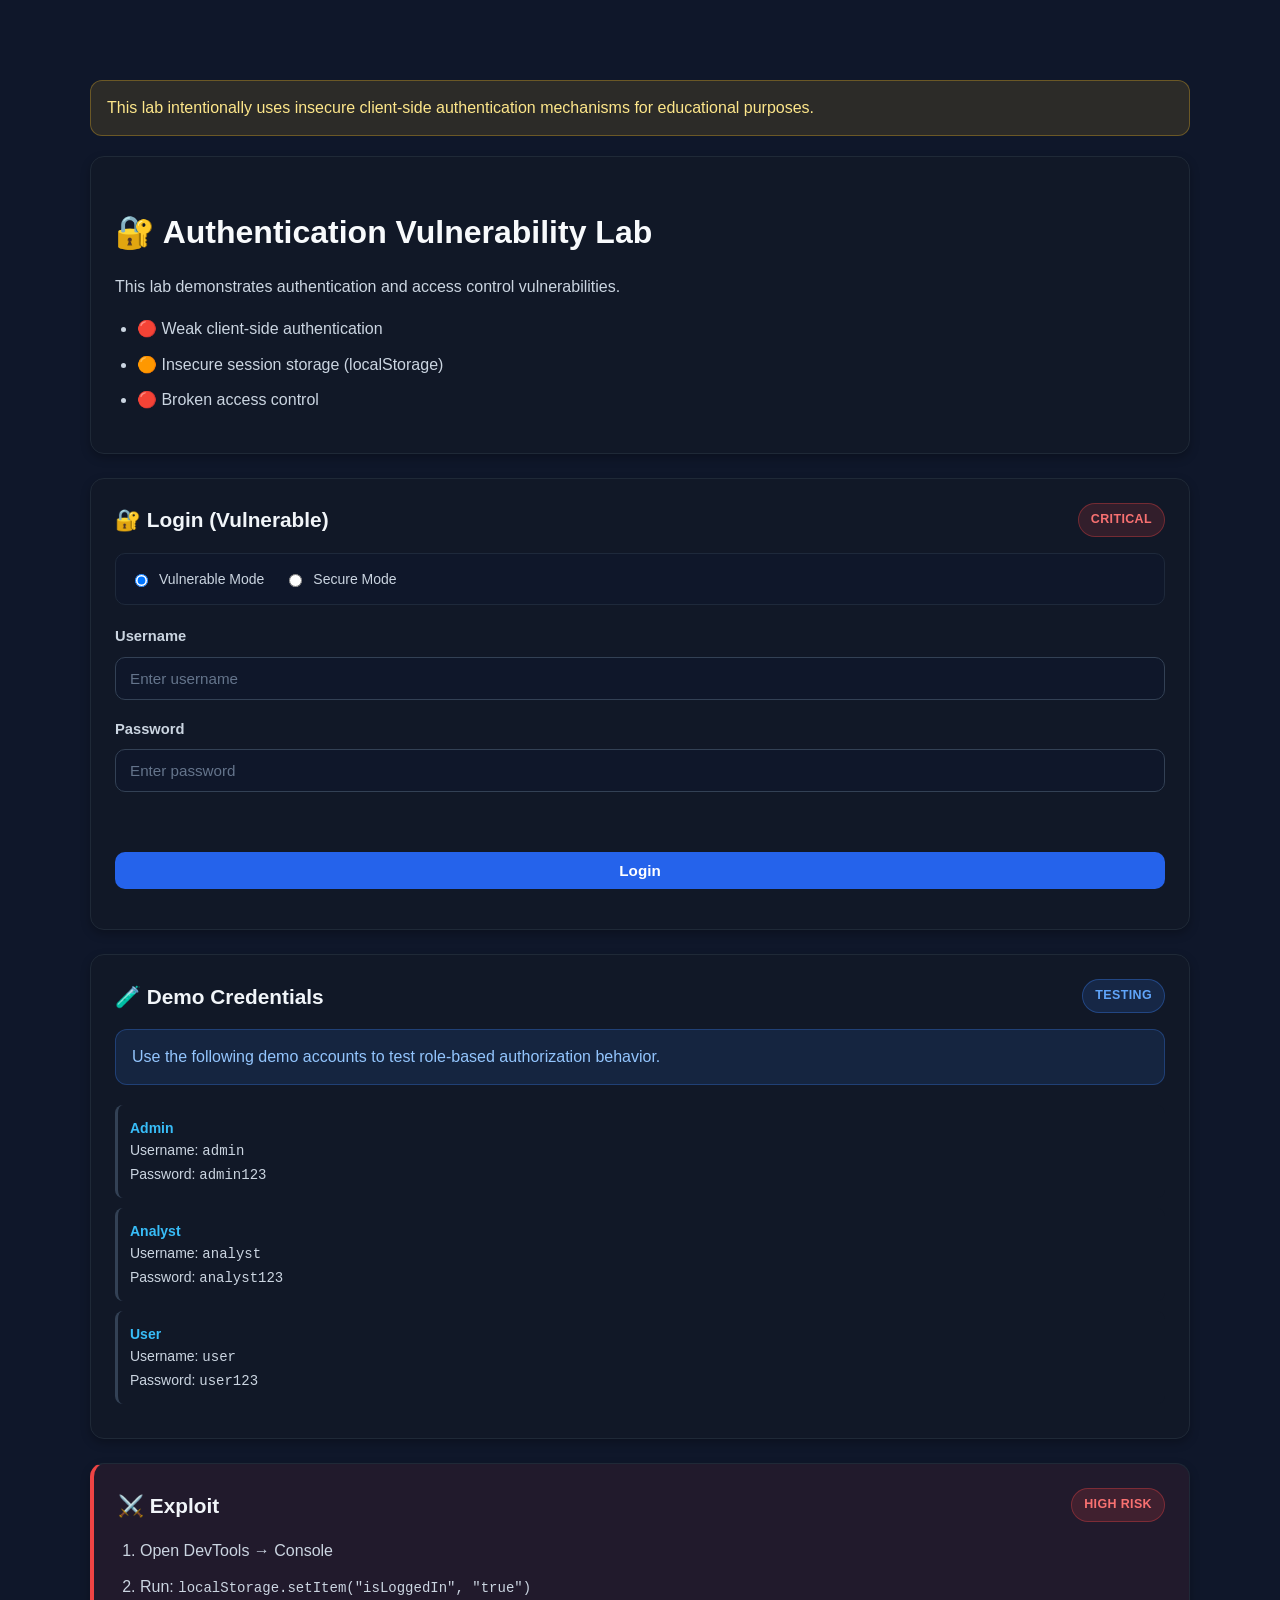
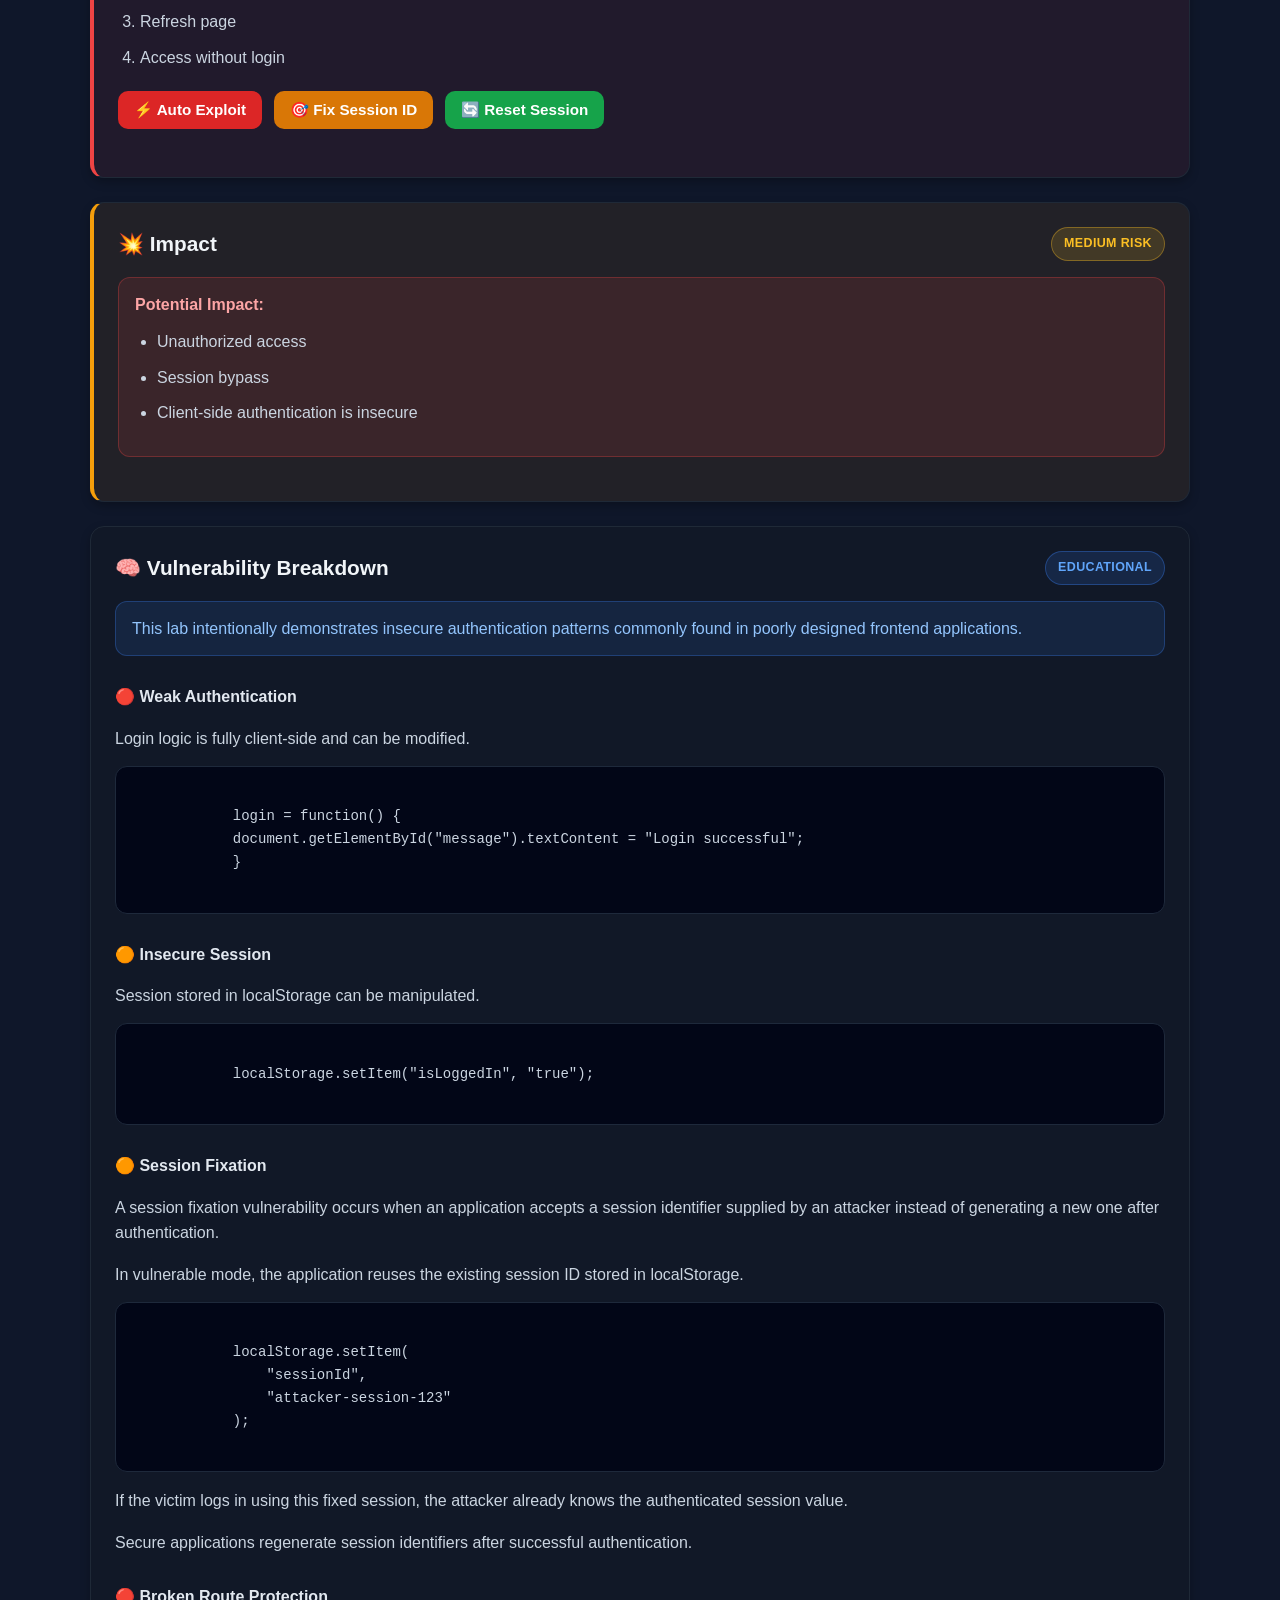
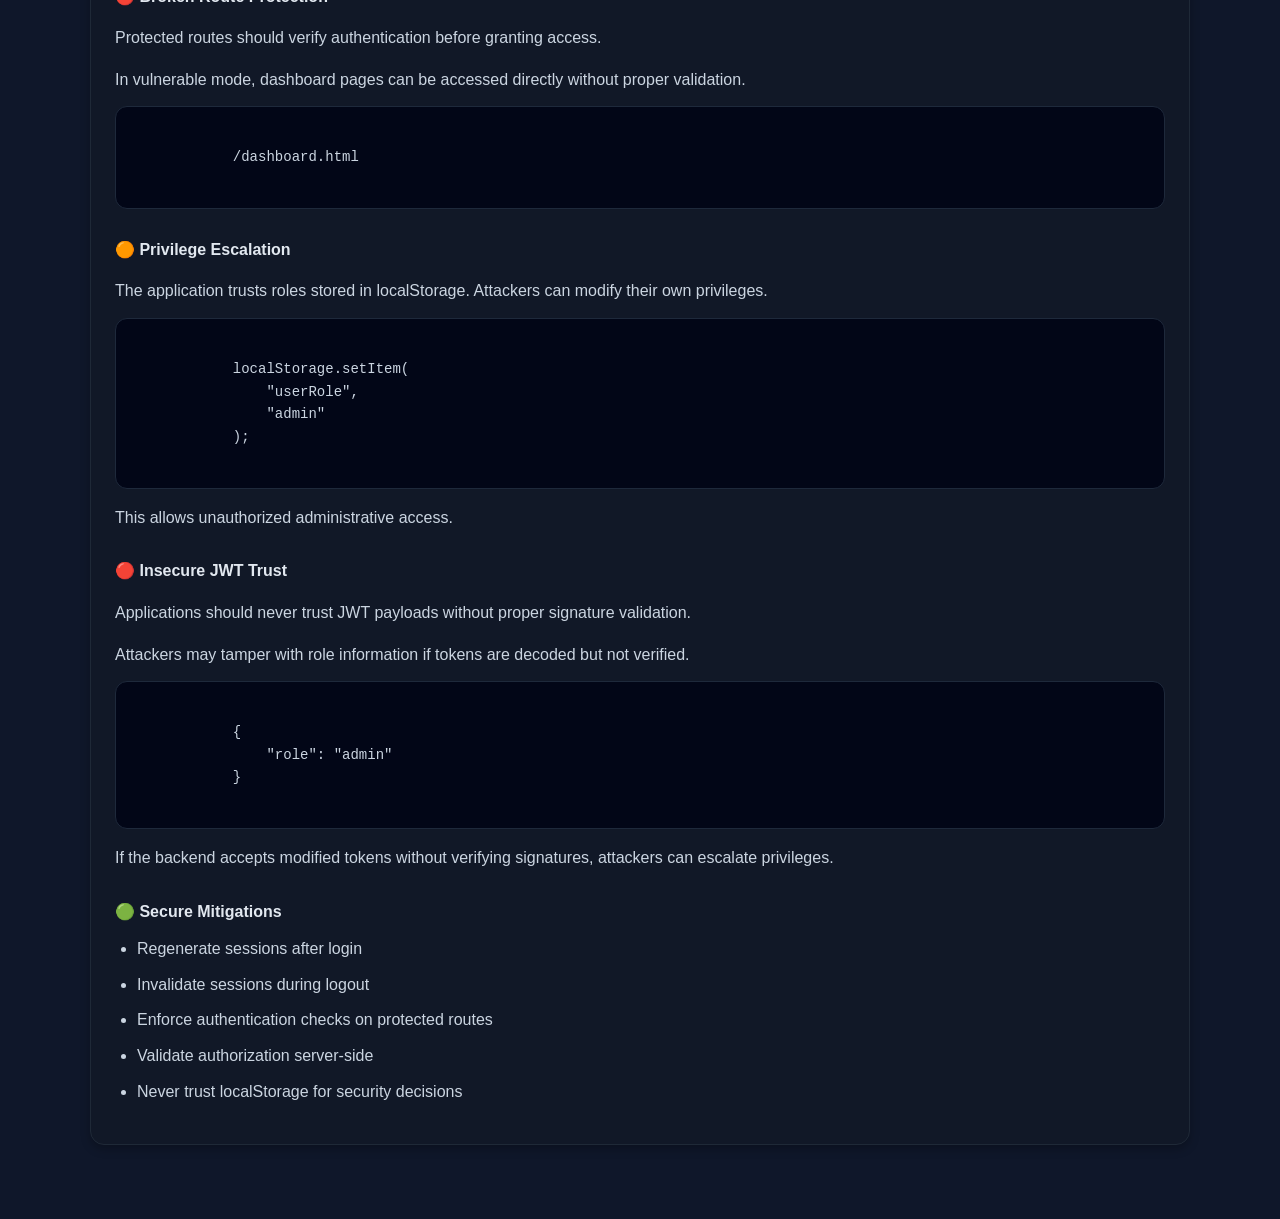
==== commit f8a5184e: "auth lab" ====
--- a/projects/auth-lab/index.html
+++ b/projects/auth-lab/index.html
@@ -8,6 +8,11 @@
 <body>
     <div class="page-container">
 
+        <div class="alert alert-warning">
+            This lab intentionally uses insecure client-side
+            authentication mechanisms for educational purposes.
+        </div>
+
         <!-- INTRO -->
         <section class="lab-intro security-card ">
             <h1>🔐 Authentication Vulnerability Lab</h1>
@@ -97,6 +102,50 @@
 
         </section>
         
+        <!-- DEMO CREDENTIALS -->
+        <section class="lab-section security-card">
+
+            <div class="section-header">
+
+                <h2>🧪 Demo Credentials</h2>
+
+                <span class="severity-badge info">
+                    Testing
+                </span>
+
+            </div>
+
+            <div class="alert alert-info">
+
+                Use the following demo accounts to test
+                role-based authorization behavior.
+
+            </div>
+
+            <div class="timeline-list">
+
+                <li>
+                    <strong>Admin</strong><br>
+                    Username: <code>admin</code><br>
+                    Password: <code>admin123</code>
+                </li>
+
+                <li>
+                    <strong>Analyst</strong><br>
+                    Username: <code>analyst</code><br>
+                    Password: <code>analyst123</code>
+                </li>
+
+                <li>
+                    <strong>User</strong><br>
+                    Username: <code>user</code><br>
+                    Password: <code>user123</code>
+                </li>
+
+            </div>
+
+        </section>
+
         <!-- EXPLOIT SECTION -->
         <section class="lab-section security-card exploit-box">
 
@@ -251,6 +300,30 @@
             This allows unauthorized administrative access.
             </p>
 
+            <h3>🔴 Insecure JWT Trust</h3>
+
+            <p>
+            Applications should never trust JWT payloads
+            without proper signature validation.
+            </p>
+
+            <p>
+            Attackers may tamper with role information
+            if tokens are decoded but not verified.
+            </p>
+
+            <pre><code>
+            {
+                "role": "admin"
+            }
+            </code></pre>
+
+            <p>
+            If the backend accepts modified tokens
+            without verifying signatures,
+            attackers can escalate privileges.
+            </p>
+
             <h3>🟢 Secure Mitigations</h3>
 
             <ul>
--- a/projects/auth-lab/css/style.css
+++ b/projects/auth-lab/css/style.css
@@ -329,6 +329,7 @@
     padding: 14px 16px;
     border-radius: 12px;
     margin-top: 16px;
+    margin-bottom: 20px;
     border: 1px solid transparent;
     line-height: 1.6;
 }
